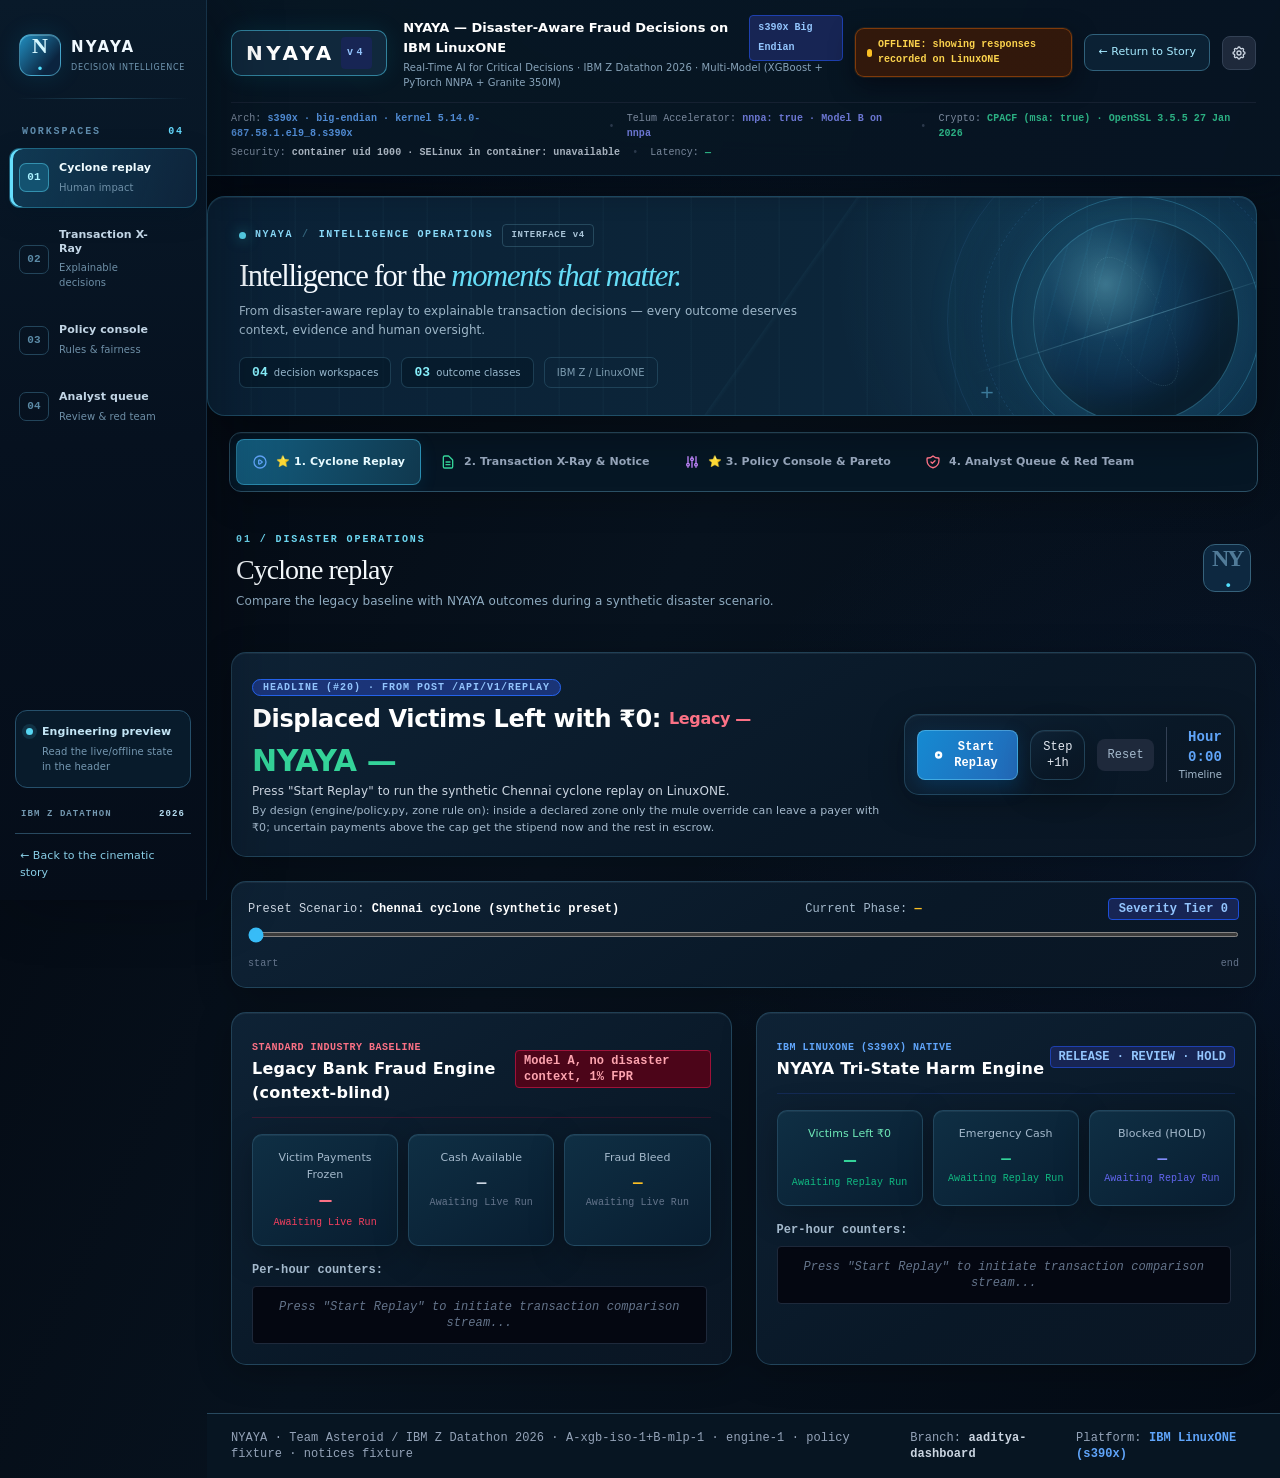
==== dashboard/dashboard.html @ bddc6d49 "feat(dashboard): integrate Abishek's cinematic landing page and restyled dashboard - / is now the fi" ====
<!DOCTYPE html>
<html lang="en" class="dark">
<head>
  <meta charset="UTF-8">
  <meta name="viewport" content="width=device-width, initial-scale=1.0">
  <title>NYAYA — Disaster-Aware Fraud Decisions on IBM LinuxONE</title>
  
  <!-- Tailwind CSS CDN (Pinned) -->
  <script src="vendor/tailwind-3.4.17.js"></script>
  <!-- Chart.js CDN (Pinned) -->
  <script src="vendor/chart.umd.min.js"></script>
  <!-- Custom Institutional Stylesheet -->
  <link rel="stylesheet" href="styles.css">
  <link rel="stylesheet" href="command-center.css">
  <link rel="stylesheet" href="command-center-v2.css">

  <script>
    tailwind.config = {
      darkMode: 'class',
      theme: {
        extend: {
          colors: {
            brand: {
              50: '#eff6ff',
              100: '#dbeafe',
              500: '#3b82f6',
              600: '#2563eb',
              700: '#1d4ed8',
              900: '#1e3a8a',
            },
            slate: {
              850: '#0f172a',
              900: '#0a0f1d',
              950: '#040711',
            }
          }
        }
      }
    }
  </script>
</head>
<body class="min-h-screen flex flex-col selection:bg-blue-600 selection:text-white nyaya-command-mode">

  <!-- PRESENTATION ONLY: premium interface shell. Banking logic and API bindings stay in app.js. -->
  <aside class="mission-rail" aria-label="Dashboard workspace navigation">
    <div class="rail-brand">
      <div class="rail-brand-mark">N<span>·</span></div>
      <div><span class="rail-brand-name">NYAYA</span><small>DECISION INTELLIGENCE</small></div>
    </div>
    <div class="rail-divider"></div>
    <div class="rail-overline">WORKSPACES <span>04</span></div>
    <div class="rail-navigation">
      <button type="button" class="rail-link" data-target="tab-replay" onclick="switchTab('tab-replay')"><span class="rail-index">01</span><span class="rail-item-text"><strong>Cyclone replay</strong><small>Human impact</small></span><span class="rail-chevron">↗</span></button>
      <button type="button" class="rail-link" data-target="tab-xray" onclick="switchTab('tab-xray')"><span class="rail-index">02</span><span class="rail-item-text"><strong>Transaction X-Ray</strong><small>Explainable decisions</small></span><span class="rail-chevron">↗</span></button>
      <button type="button" class="rail-link" data-target="tab-policy" onclick="switchTab('tab-policy')"><span class="rail-index">03</span><span class="rail-item-text"><strong>Policy console</strong><small>Rules &amp; fairness</small></span><span class="rail-chevron">↗</span></button>
      <button type="button" class="rail-link" data-target="tab-analyst" onclick="switchTab('tab-analyst')"><span class="rail-index">04</span><span class="rail-item-text"><strong>Analyst queue</strong><small>Review &amp; red team</small></span><span class="rail-chevron">↗</span></button>
    </div>
    <div class="rail-bottom">
      <div class="rail-signal"><span class="rail-signal-ring"></span><div><strong>Engineering preview</strong><small>Read the live/offline state in the header</small></div></div>
      <div class="rail-footer">IBM Z DATATHON <span>2026</span></div>
      <a class="rail-story" href="index.html" target="_top">← Back to the cinematic story</a>
    </div>
  </aside>

  <!-- ========================================================================================= -->
  <!-- TOP INSTITUTIONAL HEADER BAR -->
  <!-- ========================================================================================= -->
  <header class="bg-slate-900 border-b border-slate-800 px-6 py-3.5 sticky top-0 z-50 shadow-xl">
    <div class="max-w-7xl mx-auto flex flex-col md:flex-row items-center justify-between gap-3">
      
      <!-- Title & Architecture Indicator -->
      <div class="flex items-center space-x-4">
        <div class="bg-gradient-to-tr from-blue-600 to-indigo-600 text-white font-black text-xl px-3.5 py-1.5 rounded-lg shadow-md tracking-wider flex items-center space-x-1.5">
          <span>NYAYA</span>
          <span class="text-[10px] bg-blue-950 px-1.5 py-0.5 rounded text-blue-300 font-mono">v4</span>
        </div>
        <div>
          <h1 class="text-sm font-bold tracking-tight text-white flex items-center gap-2">
            NYAYA — Disaster-Aware Fraud Decisions on IBM LinuxONE
            <span class="text-[10px] font-mono px-2 py-0.5 rounded bg-blue-950 text-blue-300 border border-blue-800">s390x Big Endian</span>
          </h1>
          <p class="text-xs text-slate-400">
            Real-Time AI for Critical Decisions · IBM Z Datathon 2026 · Multi-Model (XGBoost + PyTorch NNPA + Granite 350M)
          </p>
        </div>
      </div>

      <!-- Live Connection Switcher & Status Pill -->
      <div class="flex items-center gap-3">
        <!-- Status Pill -->
        <div id="connectionStatusPill" class="flex items-center space-x-1.5 px-3 py-1 rounded-full text-xs font-mono font-bold bg-amber-950/70 text-amber-300 border border-amber-700/60 shadow">
          <span class="w-2 h-2 rounded-full bg-amber-400 badge-pulse"></span>
          <span id="connectionStatusText">OFFLINE FALLBACK: Using Local Fixtures</span>
        </div>

        <a href="index.html" target="_top" class="story-return">← Return to Story</a>
        <!-- Settings Button -->
        <button onclick="toggleConfigModal()" title="Configure Backend API URL" class="p-2 rounded-lg bg-slate-800 hover:bg-slate-700 text-slate-300 hover:text-white border border-slate-700 transition">
          <svg class="w-4 h-4" fill="none" stroke="currentColor" viewBox="0 0 24 24"><path stroke-linecap="round" stroke-linejoin="round" stroke-width="2" d="M10.325 4.317c.426-1.756 2.924-1.756 3.35 0a1.724 1.724 0 002.573 1.066c1.543-.94 3.31.826 2.37 2.37a1.724 1.724 0 001.065 2.572c1.756.426 1.756 2.924 0 3.35a1.724 1.724 0 00-1.066 2.573c.94 1.543-.826 3.31-2.37 2.37a1.724 1.724 0 00-2.572 1.065c-.426 1.756-2.924 1.756-3.35 0a1.724 1.724 0 00-2.573-1.066c-1.543.94-3.31-.826-2.37-2.37a1.724 1.724 0 00-1.065-2.572c-1.756-.426-1.756-2.924 0-3.35a1.724 1.724 0 001.066-2.573c-.94-1.543.826-3.31 2.37-2.37.996.608 2.296.07 2.572-1.065z"></path><path stroke-linecap="round" stroke-linejoin="round" stroke-width="2" d="M15 12a3 3 0 11-6 0 3 3 0 016 0z"></path></svg>
        </button>
      </div>
    </div>

    <!-- PLATFORM HARDWARE TELEMETRY STRIP (POPULATED FROM GET /system) -->
    <div class="max-w-7xl mx-auto mt-2 pt-2 border-t border-slate-800/80 flex flex-wrap items-center justify-between gap-y-1 text-[11px] font-mono text-slate-400">
      <div class="flex items-center space-x-3">
        <span>Arch: <strong class="text-blue-400 font-bold" id="hwArch">—</strong></span>
        <span class="text-slate-700">•</span>
        <span>Telum Accelerator: <strong class="text-indigo-400 font-bold" id="hwTelum">—</strong></span>
        <span class="text-slate-700">•</span>
        <span>Crypto: <strong class="text-emerald-400 font-bold" id="hwCrypto">—</strong></span>
      </div>
      <div class="flex items-center space-x-3">
        <span>Security: <strong class="text-slate-300 font-bold" id="hwSecurity">—</strong></span>
        <span class="text-slate-700">•</span>
        <span>Latency: <strong class="text-emerald-400 font-bold" id="hwLatency">—</strong></span>
      </div>
    </div>
  </header>

  <!-- VISUAL COMMAND DECK: illustrative navigation motif, not live backend data -->
  <div class="command-hero" aria-label="NYAYA command center introduction">
    <div class="command-hero-content">
      <div class="command-eyebrow"><span class="command-live-dot" aria-hidden="true"></span> NYAYA <span class="command-slash">/</span> INTELLIGENCE OPERATIONS <span class="command-tag">INTERFACE v4</span></div>
      <h2>Intelligence for the <em>moments that matter.</em></h2>
      <p>From disaster-aware replay to explainable transaction decisions — every outcome deserves context, evidence and human oversight.</p>
      <div class="command-hero-pills"><span><b>04</b> decision workspaces</span><span><b>03</b> outcome classes</span><span class="command-pills-muted">IBM Z / LinuxONE</span></div>
    </div>
    <div class="hero-illustration" aria-hidden="true">
      <div class="hero-orbit hero-orbit-1"></div><div class="hero-orbit hero-orbit-2"></div><div class="hero-orbit hero-orbit-3"></div>
      <div class="hero-planet"></div><div class="hero-scan"></div>
      <div class="hero-coordinate one">32.3° N</div><div class="hero-coordinate two">RISK · CONTEXT · TRUST</div>
      <div class="hero-cross cross-a">+</div><div class="hero-cross cross-b">+</div>
    </div>
  </div>

  <!-- ========================================================================================= -->
  <!-- TAB NAVIGATION -->
  <!-- ========================================================================================= -->
  <nav class="bg-slate-900/90 border-b border-slate-800 px-6 backdrop-blur">
    <div class="max-w-7xl mx-auto flex space-x-8 text-sm">
      <button onclick="switchTab('tab-replay')" id="btn-tab-replay" class="py-3 px-1 text-slate-400 hover:text-white tab-active flex items-center gap-2">
        <svg class="w-4 h-4 text-blue-400" fill="none" stroke="currentColor" viewBox="0 0 24 24"><path stroke-linecap="round" stroke-linejoin="round" stroke-width="2" d="M14.752 11.168l-3.197-2.132A1 1 0 0010 9.87v4.263a1 1 0 001.555.832l3.197-2.132a1 1 0 000-1.664z"></path><path stroke-linecap="round" stroke-linejoin="round" stroke-width="2" d="M21 12a9 9 0 11-18 0 9 9 0 0118 0z"></path></svg>
        ⭐ 1. Cyclone Replay
      </button>
      <button onclick="switchTab('tab-xray')" id="btn-tab-xray" class="py-3 px-1 text-slate-400 hover:text-white flex items-center gap-2">
        <svg class="w-4 h-4 text-emerald-400" fill="none" stroke="currentColor" viewBox="0 0 24 24"><path stroke-linecap="round" stroke-linejoin="round" stroke-width="2" d="M9 12h6m-6 4h6m2 5H7a2 2 0 01-2-2V5a2 2 0 012-2h5.586a1 1 0 01.707.293l5.414 5.414a1 1 0 01.293.707V19a2 2 0 01-2 2z"></path></svg>
        2. Transaction X-Ray & Notice
      </button>
      <button onclick="switchTab('tab-policy')" id="btn-tab-policy" class="py-3 px-1 text-slate-400 hover:text-white flex items-center gap-2">
        <svg class="w-4 h-4 text-purple-400" fill="none" stroke="currentColor" viewBox="0 0 24 24"><path stroke-linecap="round" stroke-linejoin="round" stroke-width="2" d="M12 6V4m0 2a2 2 0 100 4m0-4a2 2 0 110 4m-6 8a2 2 0 100-4m0 4a2 2 0 110-4m0 4v2m0-6V4m6 6v10m6-2a2 2 0 100-4m0 4a2 2 0 110-4m0 4v2m0-6V4"></path></svg>
        ⭐ 3. Policy Console & Pareto
      </button>
      <button onclick="switchTab('tab-analyst')" id="btn-tab-analyst" class="py-3 px-1 text-slate-400 hover:text-white flex items-center gap-2">
        <svg class="w-4 h-4 text-rose-400" fill="none" stroke="currentColor" viewBox="0 0 24 24"><path stroke-linecap="round" stroke-linejoin="round" stroke-width="2" d="M9 12l2 2 4-4m5.618-4.016A11.955 11.955 0 0112 2.944a11.955 11.955 0 01-8.618 3.04A12.02 12.02 0 003 9c0 5.591 3.824 10.29 9 11.622 5.176-1.332 9-6.03 9-11.622 0-1.042-.133-2.052-.382-3.016z"></path></svg>
        4. Analyst Queue & Red Team
      </button>
    </div>
  </nav>

  <!-- ========================================================================================= -->
  <!-- MAIN WORKSPACE -->
  <!-- ========================================================================================= -->
  <main class="max-w-7xl mx-auto p-6 flex-grow w-full space-y-6">

    <!-- ========================================================================================= -->
    <!-- TAB 1: CYCLONE REPLAY (SIDE-BY-SIDE LIVE SIMULATION) -->
    <!-- ========================================================================================= -->
    <section id="tab-replay" class="space-y-6">
      <div class="workspace-heading"><div><span class="workspace-eyebrow">01 / DISASTER OPERATIONS</span><h2>Cyclone replay</h2><p>Compare the legacy baseline with NYAYA outcomes during a synthetic disaster scenario.</p></div><div class="workspace-heading-mark" aria-hidden="true">NY<span>·</span></div></div>
      
      <!-- Headline Metric Banner (#20) -->
      <div class="bg-gradient-to-r from-blue-950/80 via-indigo-950/60 to-purple-950/80 border border-blue-700/60 rounded-xl p-5 shadow-2xl flex flex-col md:flex-row items-center justify-between gap-5">
        <div>
          <span class="text-[10px] font-mono uppercase tracking-widest text-blue-300 font-bold bg-blue-900/80 px-2.5 py-0.5 rounded-full border border-blue-600">Headline (#20) · from POST /api/v1/replay</span>
          <h2 class="text-2xl font-black text-white mt-1.5 flex items-center flex-wrap gap-2">
            Displaced Victims Left with ₹0:
            <span class="text-rose-400 text-base font-bold" id="headlineLegacy">Legacy —</span>
            <span class="text-emerald-400 font-extrabold text-3xl" id="headlineNyaya">NYAYA —</span>
          </h2>
          <p class="text-xs text-slate-300 mt-1" id="replayHeadlineSource">Press "Start Replay" to run the synthetic Chennai cyclone replay on LinuxONE.</p>
          <p class="text-[11px] text-slate-400 mt-1">By design (engine/policy.py, zone rule on): inside a declared zone only the mule override can leave a payer with ₹0; uncertain payments above the cap get the stipend now and the rest in escrow.</p>
        </div>

        <!-- Replay Control Action Bar -->
        <div class="bg-slate-900/90 border border-slate-700 p-3 rounded-xl flex items-center space-x-3 shadow-lg">
          <button id="btnReplayToggle" onclick="toggleReplay()" class="bg-blue-600 hover:bg-blue-500 text-white px-4 py-2 rounded-lg text-xs font-mono font-bold flex items-center gap-2 shadow">
            <svg id="replayBtnIcon" class="w-4 h-4" fill="currentColor" viewBox="0 0 20 20"><path fill-rule="evenodd" d="M10 18a8 8 0 100-16 8 8 0 000 16zM9.555 7.168A1 1 0 008 8v4a1 1 0 001.555.832l3-2a1 1 0 000-1.664l-3-2z" clip-rule="evenodd"></path></svg>
            <span id="replayBtnText">Start Replay</span>
          </button>
          <button onclick="stepReplay()" class="bg-slate-800 hover:bg-slate-700 text-slate-200 px-3 py-2 rounded-lg text-xs font-mono border border-slate-700">
            Step +1h
          </button>
          <button onclick="resetReplay()" class="bg-slate-800 hover:bg-slate-700 text-slate-400 hover:text-white px-2.5 py-2 rounded-lg text-xs font-mono">
            Reset
          </button>
          <div class="border-l border-slate-700 pl-3 text-right">
            <div id="replayHourText" class="text-sm font-mono font-bold text-blue-400">Hour 0:00</div>
            <div class="text-[10px] text-slate-400">Timeline</div>
          </div>
        </div>
      </div>

      <!-- Chennai Cyclone Timeline Scrubber -->
      <div class="bg-slate-900 border border-slate-800 rounded-xl p-4 space-y-3">
        <div class="flex justify-between items-center text-xs font-mono">
          <span class="text-slate-300">Preset Scenario: <strong class="text-white" id="replayScenarioName">Chennai cyclone (synthetic preset)</strong></span>
          <span class="text-slate-400">Current Phase: <strong class="text-amber-400" id="replayPhaseText">—</strong></span>
          <span id="replaySeverityBadge" class="px-2.5 py-0.5 rounded bg-blue-950 text-blue-300 border border-blue-700 font-bold">Severity Tier 0</span>
        </div>
        <input type="range" min="0" max="0" step="1" value="0" id="replayScrubber" class="w-full accent-blue-500 cursor-pointer">
        <div class="flex justify-between text-[10px] font-mono text-slate-500">
          <span id="replayAxisStart">start</span>
          <span id="replayAxisMid"></span>
          <span id="replayAxisEnd">end</span>
        </div>
      </div>

      <!-- Split Screen Comparison: Left Legacy Engine vs Right NYAYA -->
      <div class="grid grid-cols-1 md:grid-cols-2 gap-6">
        
        <!-- LEFT: LEGACY ENGINE -->
        <div class="bg-slate-900/90 border border-rose-900/40 rounded-xl p-5 space-y-4 shadow-lg">
          <div class="flex justify-between items-center border-b border-rose-900/40 pb-3">
            <div>
              <span class="text-[10px] font-mono text-rose-400 uppercase tracking-wider font-bold">Standard Industry Baseline</span>
              <h3 class="text-base font-bold text-white">Legacy Bank Fraud Engine (context-blind)</h3>
            </div>
            <span class="text-xs font-mono px-2 py-0.5 rounded bg-rose-950 text-rose-300 border border-rose-800 font-bold">Model A, no disaster context, 1% FPR</span>
          </div>

          <!-- Legacy Metric Counters -->
          <div class="grid grid-cols-3 gap-2.5 text-center">
            <div class="metric-box border-rose-900/50">
              <div class="text-[11px] text-slate-400">Victim Payments Frozen</div>
              <div id="legacyFreezeCount" class="text-xl font-bold font-mono text-rose-400 mt-1">—</div>
              <div id="legacyFreezePct" class="text-[10px] text-rose-500 font-mono">Awaiting Live Run</div>
            </div>
            <div class="metric-box">
              <div class="text-[11px] text-slate-400">Cash Available</div>
              <div id="legacyCashAvailable" class="text-base font-bold font-mono text-slate-300 mt-1">—</div>
              <div class="text-[10px] text-slate-500 font-mono">Awaiting Live Run</div>
            </div>
            <div class="metric-box">
              <div class="text-[11px] text-slate-400">Fraud Bleed</div>
              <div id="legacyBleedAmount" class="text-base font-bold font-mono text-amber-400 mt-1">—</div>
              <div class="text-[10px] text-slate-500 font-mono">Awaiting Live Run</div>
            </div>
          </div>

          <!-- Streaming Feed -->
          <div class="space-y-2">
            <div class="text-xs font-mono text-slate-400 font-bold">Per-hour counters:</div>
            <div id="legacyFeedList" class="space-y-2 max-h-72 overflow-y-auto pr-1">
              <div class="p-3 rounded bg-slate-950 border border-slate-800 text-slate-500 italic text-center text-xs font-mono">
                Press "Start Replay" to initiate transaction comparison stream...
              </div>
            </div>
          </div>
        </div>

        <!-- RIGHT: NYAYA 2.0 (IBM LinuxONE) -->
        <div class="bg-slate-900/90 border border-blue-900/50 rounded-xl p-5 space-y-4 shadow-lg">
          <div class="flex justify-between items-center border-b border-blue-900/40 pb-3">
            <div>
              <span class="text-[10px] font-mono text-blue-400 uppercase tracking-wider font-bold">IBM LinuxONE (s390x) Native</span>
              <h3 class="text-base font-bold text-white">NYAYA Tri-State Harm Engine</h3>
            </div>
            <span class="text-xs font-mono px-2 py-0.5 rounded bg-blue-950 text-blue-300 border border-blue-800 font-bold">RELEASE · REVIEW · HOLD</span>
          </div>

          <!-- NYAYA Metric Counters -->
          <div class="grid grid-cols-3 gap-2.5 text-center">
            <div class="metric-box border-emerald-900/60 bg-emerald-950/20">
              <div class="text-[11px] text-emerald-300">Victims Left ₹0</div>
              <div id="nyayaZeroVictims" class="text-xl font-bold font-mono text-emerald-400 mt-1">—</div>
              <div id="nyayaZeroVictimsSub" class="text-[10px] text-emerald-500 font-mono">Awaiting Replay Run</div>
            </div>
            <div class="metric-box border-blue-900/50">
              <div class="text-[11px] text-slate-400">Emergency Cash</div>
              <div id="nyayaCashAvailable" class="text-base font-bold font-mono text-emerald-400 mt-1">—</div>
              <div id="nyayaStipendsDisbursed" class="text-[10px] text-emerald-500 font-mono">Awaiting Replay Run</div>
            </div>
            <div class="metric-box border-indigo-900/50">
              <div class="text-[11px] text-slate-400">Blocked (HOLD)</div>
              <div id="nyayaBlockedCount" class="text-base font-bold font-mono text-indigo-400 mt-1">—</div>
              <div id="nyayaLeakSub" class="text-[10px] text-indigo-500 font-mono">Awaiting Replay Run</div>
            </div>
          </div>

          <!-- Streaming Feed -->
          <div class="space-y-2">
            <div class="text-xs font-mono text-slate-400 font-bold">Per-hour counters:</div>
            <div id="nyayaFeedList" class="space-y-2 max-h-72 overflow-y-auto pr-1">
              <div class="p-3 rounded bg-slate-950 border border-slate-800 text-slate-500 italic text-center text-xs font-mono">
                Press "Start Replay" to initiate transaction comparison stream...
              </div>
            </div>
          </div>
        </div>

      </div>
    </section>

    <!-- ========================================================================================= -->
    <!-- TAB 2: TRANSACTION X-RAY & MULTILINGUAL NOTICE -->
    <!-- ========================================================================================= -->
    <section id="tab-xray" class="space-y-6 hidden">
      <div class="workspace-heading"><div><span class="workspace-eyebrow">02 / DECISION EXPLAINABILITY</span><h2>Transaction X-Ray</h2><p>Inspect transaction risk signals, explanations and customer notices.</p></div><div class="workspace-heading-mark" aria-hidden="true">NY<span>·</span></div></div>
      
      <!-- Quick-Load Scenario Buttons (All 6 Fixtures from Plan v4 §8) -->
      <div class="bg-slate-900 border border-slate-800 rounded-xl p-4 space-y-2.5">
        <div class="flex justify-between items-center text-xs font-mono">
          <span class="text-slate-400 font-bold uppercase tracking-wider">Demo scenarios (data/scenarios/demo_scenarios.json):</span>
          <span class="text-blue-400" id="xrayExpected">Click to run live on LinuxONE</span>
        </div>
        <div class="grid grid-cols-2 sm:grid-cols-3 lg:grid-cols-6 gap-2">
          <button id="btnFixture1" onclick="loadScenario(1)" class="px-2.5 py-1.5 bg-blue-600 text-white font-bold rounded text-xs border border-blue-500 text-left truncate">
            1. Meena (Camp 2 AM)
          </button>
          <button id="btnFixture2" onclick="loadScenario(2)" class="px-2.5 py-1.5 bg-slate-800 hover:bg-slate-700 text-slate-300 rounded text-xs border border-slate-700 text-left truncate">
            2. Clinic Payment (REVIEW)
          </button>
          <button id="btnFixture3" onclick="loadScenario(3)" class="px-2.5 py-1.5 bg-slate-800 hover:bg-slate-700 text-slate-300 rounded text-xs border border-slate-700 text-left truncate">
            3. Syndicate Mule Spoofer
          </button>
          <button id="btnFixture4" onclick="loadScenario(4)" class="px-2.5 py-1.5 bg-slate-800 hover:bg-slate-700 text-slate-300 rounded text-xs border border-slate-700 text-left truncate">
            4. Peacetime Normal
          </button>
          <button id="btnFixture5" onclick="loadScenario(5)" class="px-2.5 py-1.5 bg-slate-800 hover:bg-slate-700 text-slate-300 rounded text-xs border border-slate-700 text-left truncate">
            5. Peacetime ATO
          </button>
          <button id="btnFixture6" onclick="loadScenario(6)" class="px-2.5 py-1.5 bg-slate-800 hover:bg-slate-700 text-slate-300 rounded text-xs border border-slate-700 text-left truncate">
            6. Red-Team Smurfing
          </button>
        </div>
      </div>

      <!-- X-Ray Layout: 2 Columns -->
      <div class="grid grid-cols-1 lg:grid-cols-12 gap-6">
        
        <!-- LEFT COLUMN: Custom Evaluator & Diagnostic Gauges (5 Cols) -->
        <div class="lg:col-span-5 space-y-5">
          
          <!-- Custom Transaction Evaluator Form -->
          <div class="bg-slate-900 border border-slate-800 rounded-xl p-5 space-y-4">
            <div class="flex justify-between items-center border-b border-slate-800 pb-2.5">
              <h3 class="text-xs font-mono font-bold uppercase tracking-wider text-slate-300">Transaction Evaluator</h3>
              <span class="text-[10px] font-mono text-slate-400" id="xrayTxId">—</span>
            </div>

            <div class="grid grid-cols-2 gap-3 text-xs font-mono">
              <div>
                <label class="text-slate-400">Amount (₹):</label>
                <input type="number" id="inputAmount" value="1800" class="w-full bg-slate-950 border border-slate-700 rounded p-1.5 text-white font-mono mt-1">
              </div>
              <div>
                <label class="text-slate-400">Category:</label>
                <select id="inputCategory" class="w-full bg-slate-950 border border-slate-700 rounded p-1.5 text-white font-mono mt-1">
                  <option value="pharmacy">pharmacy</option>
                  <option value="clinic">clinic</option>
                  <option value="grocery">grocery</option>
                  <option value="fuel">fuel</option>
                  <option value="cash_out">cash_out</option>
                  <option value="transfer">transfer</option>
                  <option value="donation">donation</option>
                </select>
              </div>
              <div>
                <label class="text-slate-400">Severity Tier (0-5):</label>
                <input type="number" id="inputSeverity" min="0" max="5" value="4" class="w-full bg-slate-950 border border-slate-700 rounded p-1.5 text-white font-mono mt-1">
              </div>
              <div>
                <label class="text-slate-400">Hour of Day (0-23):</label>
                <input type="number" id="inputHour" min="0" max="23" value="2" class="w-full bg-slate-950 border border-slate-700 rounded p-1.5 text-white font-mono mt-1">
              </div>
              <div>
                <label class="text-slate-400">Geo Shift (km):</label>
                <input type="number" id="inputGeoShift" value="82.5" class="w-full bg-slate-950 border border-slate-700 rounded p-1.5 text-white font-mono mt-1">
              </div>
              <div class="col-span-2 pt-1 text-[11px] text-slate-500 font-mono">
                * Note: Recipient graph features (fan-in velocity, MCI) are computed server-side on LinuxONE per CONTRACTS.md §7.
              </div>
            </div>

            <button id="btnRunCustomEvaluate" onclick="evaluateCustomForm()" class="w-full py-2 bg-blue-600 hover:bg-blue-500 text-white rounded text-xs font-mono font-bold tracking-wider uppercase shadow">
              Run Real-Time LinuxONE Decision
            </button>
          </div>

          <!-- Decision Banner & Uncertainty Panel -->
          <div class="bg-slate-900 border border-slate-800 rounded-xl p-5 space-y-4">
            <div class="flex justify-between items-center">
              <span class="text-xs font-mono text-slate-400 font-bold uppercase tracking-wider">Engine Output</span>
              <span class="text-[10px] font-mono text-slate-400">Latency: <strong id="xrayLatency" class="text-emerald-400">—</strong></span>
            </div>

            <!-- Giant Decision Badge -->
            <div id="xrayDecisionBadge" class="p-3 rounded-lg text-center font-mono font-bold text-sm uppercase tracking-wider bg-emerald-950 text-emerald-300 border border-emerald-600 shadow">
              —
            </div>

            <!-- Financial Liquidity Breakdown -->
            <div class="grid grid-cols-2 gap-3 text-xs font-mono">
              <div class="bg-slate-950 p-2.5 rounded border border-slate-800">
                <div class="text-slate-400">Liquid Payout Now:</div>
                <div id="xrayAmountDisbursed" class="text-base font-bold text-emerald-400 mt-1">—</div>
              </div>
              <div class="bg-slate-950 p-2.5 rounded border border-slate-800">
                <div class="text-slate-400">Buffered in Escrow:</div>
                <div id="xrayEscrowHeld" class="text-base font-bold text-amber-400 mt-1">—</div>
              </div>
            </div>

            <!-- Dual Models & Conformal Set -->
            <div class="space-y-2.5 pt-2 border-t border-slate-800 text-xs font-mono">
              <div>
                <div class="flex justify-between text-slate-300 mb-1">
                  <span>Model A (XGBoost Calibrated):</span>
                  <span id="valPFraud" class="font-bold text-blue-400">—</span>
                </div>
                <div class="w-full bg-slate-800 rounded-full h-2">
                  <div id="barPFraud" class="bg-blue-500 h-2 rounded-full w-0"></div>
                </div>
              </div>

              <div>
                <div class="flex justify-between text-slate-300 mb-1">
                  <span>Model B (PyTorch MLP, P(mule)):</span>
                  <span id="valPMule" class="font-bold text-purple-400">—</span>
                </div>
                <div class="w-full bg-slate-800 rounded-full h-2">
                  <div id="barPMule" class="bg-purple-500 h-2 rounded-full w-0"></div>
                </div>
              </div>

              <div class="flex justify-between items-center pt-1">
                <span class="text-slate-400">Conformal Set (90%):</span>
                <span id="valConformalSet" class="px-2 py-0.5 rounded bg-slate-950 text-indigo-300 border border-slate-700 font-bold">—</span>
              </div>

              <div class="flex justify-between items-center">
                <span class="text-slate-400">Net Harm Delta (&Delta;H = H_F - H_H):</span>
                <span id="valHarmDelta" class="font-bold text-emerald-400">—</span>
              </div>
              <div class="text-[10px] text-slate-500">Model: <span id="xrayModelVersion">—</span></div>
            </div>
          </div>

          <!-- TreeSHAP Feature Attributions Bar Chart -->
          <div class="bg-slate-900 border border-slate-800 rounded-xl p-5 space-y-3">
            <h4 class="text-xs font-mono text-slate-400 uppercase tracking-wider font-bold">Top-3 TreeSHAP Feature Contributions</h4>
            <div class="chart-container-sm">
              <canvas id="chartShap"></canvas>
            </div>
          </div>
        </div>

        <!-- RIGHT COLUMN: Counterfactual, Policy, Granite & Notice Phone (7 Cols) -->
        <div class="lg:col-span-7 space-y-5">
          
          <!-- Counterfactual Card (#10) -->
          <div class="bg-slate-900 border border-slate-800 rounded-xl p-4 space-y-2">
            <div class="flex items-center space-x-2 text-xs font-mono text-blue-400 font-bold">
              <svg class="w-4 h-4" fill="none" stroke="currentColor" viewBox="0 0 24 24"><path stroke-linecap="round" stroke-linejoin="round" stroke-width="2" d="M13 16h-1v-4h-1m1-4h.01M21 12a9 9 0 11-18 0 9 9 0 0118 0z"></path></svg>
              <span>Counterfactual Explanation (#10):</span>
            </div>
            <p class="text-xs text-slate-200 bg-slate-950 p-3 rounded-lg border border-slate-800 leading-relaxed font-sans" id="valCounterfactual">—</p>
          </div>

          <!-- BM25 Grounded Policy Clause Card (#14) -->
          <div class="bg-slate-900 border border-slate-800 rounded-xl p-4 space-y-2">
            <div class="flex justify-between items-center text-xs font-mono">
              <span class="text-slate-400 font-bold">Policy Clause Retrieved (BM25):</span>
              <span id="valPolicyId" class="text-indigo-400 font-bold">—</span>
            </div>
            <p class="text-xs text-slate-300 bg-slate-950 p-3 rounded-lg border border-slate-800 italic leading-relaxed" id="valPolicyText">—</p>
          </div>

          <!-- IBM Granite 350M Card + Masked Prompt Inspector (#2) -->
          <div class="bg-slate-900 border border-slate-800 rounded-xl p-4 space-y-3">
            <div class="flex justify-between items-center">
              <div class="flex items-center space-x-2">
                <span class="text-xs font-mono font-bold uppercase tracking-wider text-slate-300">IBM Granite 350M Card (GET /explain)</span>
                <span class="text-[10px] px-2 py-0.5 rounded bg-indigo-950 text-indigo-300 border border-indigo-700 font-mono">Masked PII</span>
              </div>
              <button onclick="toggleMaskedPrompt()" class="text-xs font-mono text-blue-400 hover:text-blue-300 underline">
                Inspect Masked Facts
              </button>
            </div>

            <!-- Toggleable Masked Prompt Drawer -->
            <div id="maskedPromptPanel" class="hidden bg-slate-950 p-3 rounded-lg border border-indigo-900/50 text-[11px] font-mono text-indigo-200 space-y-1">
              <span class="text-slate-400 font-bold">Allow-listed facts sent to Granite (explain/masker.py):</span>
              <p id="valMaskedPrompt" class="select-all whitespace-pre-wrap">—</p>
            </div>

            <!-- Plain English Granite Output -->
            <div class="bg-indigo-950/25 border border-indigo-800/60 p-3.5 rounded-lg text-xs text-indigo-100 font-sans leading-relaxed whitespace-pre-wrap" id="valGraniteOutput">—</div>
          </div>

          <!-- BENEFICIARY NOTICE PHONE PREVIEW WITH 3-WAY LANGUAGE TOGGLE (#22) -->
          <div class="phone-mockup p-5 space-y-3.5">
            <div class="flex justify-between items-center border-b border-slate-800 pb-2">
              <span class="text-[10px] font-mono text-emerald-400 uppercase tracking-wider font-bold">Multilingual SMS / App Notice (#22)</span>
              <!-- 3-Way Language Toggle -->
              <div class="flex items-center space-x-1 bg-slate-950 p-1 rounded-lg border border-slate-800">
                <button onclick="setLanguage('ta')" id="btnLang_ta" class="px-3 py-1 rounded bg-blue-600 text-white font-bold text-xs">தமிழ்</button>
                <button onclick="setLanguage('hi')" id="btnLang_hi" class="px-3 py-1 rounded text-slate-400 hover:text-white text-xs">हिन्दी</button>
                <button onclick="setLanguage('en')" id="btnLang_en" class="px-3 py-1 rounded text-slate-400 hover:text-white text-xs">EN</button>
              </div>
            </div>

            <!-- Simulated SMS / Push Box -->
            <div class="space-y-2.5">
              <div class="flex justify-between items-center text-xs text-slate-400 font-mono">
                <span class="text-blue-400 font-bold flex items-center gap-1.5" id="phoneNoticeHeader">
                  <svg class="w-4 h-4" fill="currentColor" viewBox="0 0 20 20"><path fill-rule="evenodd" d="M18 10a8 8 0 11-16 0 8 8 0 0116 0zm-7-4a1 1 0 11-2 0 1 1 0 012 0zM9 9a1 1 0 000 2v3a1 1 0 001 1h1a1 1 0 100-2v-3a1 1 0 00-1-1H9z" clip-rule="evenodd"></path></svg>
                  வங்கி உடனடி அறிவிப்பு (Tamil)
                </span>
                <span>Just Now</span>
              </div>
              <p class="text-sm font-medium text-slate-200 leading-relaxed font-sans" id="phoneNoticeBody">—</p>
              <div class="pt-2 flex justify-between items-center">
                <span class="text-[10px] text-slate-500 font-mono">Text from docs/notices.json (rendered by the API)</span>
                <button onclick="fileAppeal()" id="phoneAppealBtn" class="text-xs font-mono font-bold text-amber-400 hover:text-amber-300 underline">
                  மேல்முறையீடு (Appeal) செய்க →
                </button>
              </div>
            </div>

            <!-- SHA-256 Ledger Hash Stamp -->
            <div class="bg-slate-950 p-2 rounded border border-slate-800 text-[10px] font-mono text-slate-400 flex justify-between items-center">
              <span>Ledger SHA-256 hash:</span>
              <span class="text-slate-300 select-all truncate w-48 text-right" id="valLedgerHash">—</span>
            </div>
          </div>

        </div>
      </div>
    </section>

    <!-- ========================================================================================= -->
    <!-- TAB 3: POLICY CONSOLE, PARETO & FAIRNESS -->
    <!-- ========================================================================================= -->
    <section id="tab-policy" class="space-y-6 hidden">
      <div class="workspace-heading"><div><span class="workspace-eyebrow">03 / POLICY INTELLIGENCE</span><h2>Policy console</h2><p>Explore policy trade-offs, fairness metrics and evidence-backed constraints.</p></div><div class="workspace-heading-mark" aria-hidden="true">NY<span>·</span></div></div>
      
      <!-- Interactive Policy Sliders Bar -->
      <div class="bg-slate-900 border border-slate-800 rounded-xl p-5 space-y-4">
        <div class="flex flex-col sm:flex-row sm:items-center justify-between gap-2 border-b border-slate-800 pb-3">
          <div>
            <span class="text-xs font-mono text-purple-400 font-bold uppercase tracking-wider">Executive Risk Governance</span>
            <h2 class="text-lg font-bold text-white">Interactive Policy Console & Parameter Sensitivity</h2>
          </div>
          <button onclick="resetPolicySliders()" class="text-xs font-mono text-blue-400 hover:text-blue-300">
            Reset to Grounded Defaults
          </button>
        </div>

        <div class="grid grid-cols-1 md:grid-cols-4 gap-4 text-xs font-mono">
          <!-- Alpha Slider -->
          <div class="bg-slate-950 p-3.5 rounded-lg border border-slate-800 space-y-2">
            <div class="flex justify-between items-center">
              <span class="text-slate-300 font-bold">&alpha; (Severity Exponent):</span>
              <span class="text-blue-400 font-bold" id="valAlpha">—</span>
            </div>
            <input type="range" min="0.10" max="1.50" step="0.05" value="0.6" id="sliderAlpha" oninput="updatePolicySliders()" class="w-full accent-blue-500 cursor-pointer">
            <p class="text-[10px] text-slate-500">Freeze harm grows as e^(α·severity).</p>
          </div>

          <!-- Beta Slider (Grounded) -->
          <div class="bg-slate-950 p-3.5 rounded-lg border border-slate-800 space-y-2">
            <div class="flex justify-between items-center">
              <span class="text-slate-300 font-bold">&beta; (Wrongful Freeze Harm):</span>
              <span class="text-emerald-400 font-bold" id="valBeta">—</span>
            </div>
            <input type="range" min="100" max="2000" step="5" value="345" id="sliderBeta" oninput="updatePolicySliders()" class="w-full accent-emerald-500 cursor-pointer">
            <p class="text-[10px] text-slate-500">Anchored to 1-day official rural MGNREGS wage for Tamil Nadu (₹345/day in 2026–27).</p>
          </div>

          <!-- Tau Slider -->
          <div class="bg-slate-950 p-3.5 rounded-lg border border-slate-800 space-y-2">
            <div class="flex justify-between items-center">
              <span class="text-slate-300 font-bold">&tau; (REVIEW Band Width):</span>
              <span class="text-purple-400 font-bold" id="valTau">—</span>
            </div>
            <input type="range" min="100" max="2500" step="50" value="250" id="sliderTau" oninput="updatePolicySliders()" class="w-full accent-purple-500 cursor-pointer">
            <p class="text-[10px] text-slate-500">HOLD when ΔH ≥ τ (inside a zone, a REVIEW unless mule-flagged).</p>
          </div>

          <!-- Cap Survival (Grounded) -->
          <div class="bg-slate-950 p-3.5 rounded-lg border border-slate-800 space-y-2">
            <div class="flex justify-between items-center">
              <span class="text-slate-300 font-bold">Cap_survival (Stipend):</span>
              <span class="text-amber-400 font-bold" id="valCap">—</span>
            </div>
            <input type="range" min="1000" max="6000" step="500" value="3000" id="sliderCap" oninput="updatePolicySliders()" class="w-full accent-amber-500 cursor-pointer">
            <p class="text-[10px] text-slate-500">Anchored to 50% of TN SDRF emergency flood cash relief assistance norm.</p>
          </div>
        </div>
        <div class="flex flex-col md:flex-row md:items-center gap-3 text-xs font-mono pt-1">
          <button onclick="whatIfEvaluate()" class="px-3 py-1.5 bg-purple-700 hover:bg-purple-600 text-white rounded font-bold">Re-run the X-Ray payment with these values</button>
          <span id="whatIfResult" class="text-slate-300">—</span>
        </div>
      </div>

      <!-- Charts Row: Left Pareto Frontier, Right Probability Calibration Plot -->
      <div class="grid grid-cols-1 lg:grid-cols-2 gap-6">
        
        <!-- Chart 1: Pareto Frontier -->
        <div class="bg-slate-900 border border-slate-800 rounded-xl p-5 space-y-3">
          <div class="flex justify-between items-center">
            <h3 class="text-xs font-mono text-slate-300 uppercase tracking-wider font-bold">Chart 1: Pareto Sweep (GET /api/v1/pareto)</h3>
            <span class="text-[11px] font-mono text-blue-400" id="paretoMeta">—</span>
          </div>
          <div class="chart-container-md">
            <canvas id="chartPareto"></canvas>
          </div>
          <p class="text-[11px] text-slate-400 font-sans">Each dot is one policy setting (one parameter varied around the tuned default), valued on the held-out test split. Harm uses the engine's own harm terms, so it is not independent evidence. <span id="paretoPointText" class="text-slate-200"></span></p>
        </div>

        <!-- Table 2: Independent 10,000-payment suite (POST /api/v1/simulate) -->
        <div class="bg-slate-900 border border-slate-800 rounded-xl p-5 space-y-3">
          <div class="flex justify-between items-center">
            <h3 class="text-xs font-mono text-slate-300 uppercase tracking-wider font-bold">Table 2: Independent Suite (POST /api/v1/simulate)</h3>
            <span class="text-[11px] font-mono text-emerald-400" id="simulateMeta">—</span>
          </div>
          <div class="overflow-x-auto">
            <table class="w-full text-xs font-mono text-left text-slate-300">
              <thead class="bg-slate-950 text-slate-400 border-b border-slate-800">
                <tr><th class="p-2">Metric</th><th class="p-2">NYAYA</th><th class="p-2">Legacy</th><th class="p-2">Naive relaxed</th></tr>
              </thead>
              <tbody class="divide-y divide-slate-800" id="simulateTableBody"></tbody>
            </table>
          </div>
          <p class="text-[11px] text-slate-400 font-sans" id="simulateModelLine"></p>
        </div>

      </div>

      <!-- Table 3: Demographic Income-Band Fairness Audit (#7) -->
      <div class="bg-slate-900 border border-slate-800 rounded-xl p-5 space-y-4">
        <div class="flex justify-between items-center">
          <div>
            <span class="text-xs font-mono text-emerald-400 font-bold uppercase tracking-wider">Ethical AI / Responsible Banking (#7)</span>
            <h3 class="text-base font-bold text-white mt-0.5">Income-Band Fairness Audit (from /simulate)</h3>
          </div>
          <span id="fairnessBadge" class="text-xs font-mono px-3 py-1 rounded bg-slate-950 text-slate-300 border border-slate-700 font-bold">—</span>
        </div>

        <p class="text-xs text-slate-400 font-sans">
          Income band is <strong>strictly excluded from model features</strong> and evaluated only during post-hoc audit to check whether honest payers in each band are frozen or reviewed equally often.
        </p>

        <div class="overflow-x-auto">
          <table class="w-full text-xs font-mono text-left text-slate-300">
            <thead class="bg-slate-950 text-slate-400 border-b border-slate-800">
              <tr>
                <th class="p-3">View</th>
                <th class="p-3">Income Band (synthetic)</th>
                <th class="p-3">Payments</th>
                <th class="p-3">Freeze (HOLD) Rate</th>
                <th class="p-3">REVIEW Rate</th>
              </tr>
            </thead>
            <tbody class="divide-y divide-slate-800" id="fairnessTableBody"></tbody>
          </table>
        </div>
      </div>

    </section>

    <!-- ========================================================================================= -->
    <!-- TAB 4: ANALYST QUEUE, RED-TEAM SUITE & PLATFORM PROOF -->
    <!-- ========================================================================================= -->
    <section id="tab-analyst" class="space-y-6 hidden">
      <div class="workspace-heading"><div><span class="workspace-eyebrow">04 / HUMAN OVERSIGHT</span><h2>Analyst queue</h2><p>Review flagged decisions, adversarial scenarios and platform evidence.</p></div><div class="workspace-heading-mark" aria-hidden="true">NY<span>·</span></div></div>
      
      <!-- Top Row: Section A Analyst Queue (7 Cols) & Section C Tamper-Evident Ledger (5 Cols) -->
      <div class="grid grid-cols-1 lg:grid-cols-12 gap-6">
        
        <!-- SECTION A: HUMAN-IN-THE-LOOP ANALYST QUEUE (7 COLS) -->
        <div class="lg:col-span-7 bg-slate-900 border border-slate-800 rounded-xl p-5 space-y-4">
          <div class="flex justify-between items-center border-b border-slate-800 pb-3">
            <div>
              <span class="text-xs font-mono text-rose-400 font-bold uppercase tracking-wider">Human-In-The-Loop Governance</span>
              <h3 class="text-base font-bold text-white mt-0.5">Section A: Emergency Operations Analyst Queue</h3>
            </div>
            <span id="queueCountBadge" class="text-xs font-mono px-2.5 py-0.5 rounded bg-blue-950 text-blue-300 border border-blue-800 font-bold">—</span>
            <button onclick="advanceEscrowClock()" class="text-[11px] font-mono px-2 py-0.5 rounded bg-slate-800 hover:bg-slate-700 text-slate-300 border border-slate-700">Advance escrow clock +48h</button>
          </div>

          <div class="space-y-3" id="analystQueueContainer">
            <div class="p-6 text-center text-slate-500 font-mono text-xs bg-slate-950 rounded-lg border border-slate-800">Loading queue…</div>
          </div>
        </div>

        <!-- SECTION C: TAMPER-EVIDENT CPACF AUDIT LEDGER (5 COLS) -->
        <div class="lg:col-span-5 bg-slate-900 border border-slate-800 rounded-xl p-5 space-y-4">
          <div class="flex justify-between items-center border-b border-slate-800 pb-3">
            <h4 class="text-xs font-mono text-slate-300 uppercase tracking-wider font-bold">Section C: Tamper-Evident Ledger</h4>
            <span id="ledgerIntegrityBadge" class="px-2.5 py-0.5 rounded bg-slate-950 text-slate-400 border border-slate-700 text-xs font-mono font-bold">AWAITING VERIFICATION ⚠️</span>
          </div>

          <p class="text-xs text-slate-400 leading-relaxed font-sans">
            Every decision, appeal, analyst action and auto-release is appended to a SHA-256 hash chain (OpenSSL, which uses IBM Z CPACF); escrow details are AES-256-GCM encrypted. Measured OpenSSL throughput: docs/evidence/openssl_*.txt.
          </p>

          <!-- Ledger Hardware Performance Metrics -->
          <div class="bg-slate-950 p-3 rounded-lg border border-slate-800 text-xs font-mono space-y-2">
            <div class="flex justify-between"><span class="text-slate-400">Records verified:</span><span class="text-white font-bold" id="valVerifiedBlocks">—</span></div>
            <div class="flex justify-between"><span class="text-slate-400">Algorithm:</span><span class="text-emerald-400 font-bold" id="valLedgerAlgo">—</span></div>
            <div class="flex justify-between"><span class="text-slate-400">Verify time:</span><span class="text-emerald-400 font-bold" id="valLedgerVerifyMs">—</span></div>
            <div class="flex justify-between gap-2"><span class="text-slate-400">Head:</span><span class="text-slate-300 truncate w-48 text-right select-all" id="valLedgerHead">—</span></div>
          </div>

          <!-- Actions: Verify vs Simulate 1-Byte Tamper -->
          <div class="grid grid-cols-2 gap-3 pt-1">
            <button onclick="verifyLedgerIntegrity()" class="py-2 bg-emerald-600 hover:bg-emerald-500 text-white rounded text-xs font-mono font-bold shadow">
              Verify Hash Chain
            </button>
            <button onclick="simulateLedgerTamper()" class="py-2 bg-rose-900/60 hover:bg-rose-800 text-rose-200 border border-rose-700 rounded text-xs font-mono font-bold">
              What does tampering show?
            </button>
          </div>

          <!-- Tamper Warning Alert -->
          <div id="tamperWarningBox" class="hidden p-3 rounded-lg bg-rose-950 text-rose-300 border border-rose-800 text-xs font-mono leading-relaxed"></div>
        </div>

      </div>

      <!-- SECTION B: "WE ATTACKED OUR OWN SYSTEM" RED-TEAM EVALUATION (#19) -->
      <div class="bg-slate-900 border border-slate-800 rounded-xl p-5 space-y-4">
        <div class="flex justify-between items-center border-b border-slate-800 pb-3">
          <div>
            <span class="text-xs font-mono text-rose-400 font-bold uppercase tracking-wider">Adversarial Evaluation (#19)</span>
            <h3 class="text-base font-bold text-white mt-0.5">Section B: "We Attacked Our Own System" Red-Team Stress Test</h3>
          </div>
          <span class="text-xs font-mono px-3 py-1 rounded bg-slate-950 text-slate-300 border border-slate-700" id="redteamMeta">—</span>
        </div>

        <p class="text-xs text-slate-400 font-sans">
          We generated 3 adaptive syndicate datasets (data.generate --variant) and ran them through the live models and engine on LinuxONE, to show where NYAYA holds and where it weakens.
        </p>

        <div class="overflow-x-auto">
          <table class="w-full text-xs font-mono text-left text-slate-300">
            <thead class="bg-slate-950 text-slate-400 border-b border-slate-800">
              <tr>
                <th class="p-3">Variant</th>
                <th class="p-3">Evasion Strategy</th>
                <th class="p-3">Syndicate Payments</th>
                <th class="p-3">Detected (vs base)</th>
                <th class="p-3">HOLD / REVIEW</th>
                <th class="p-3">Feature Still Carrying Most Signal</th>
              </tr>
            </thead>
            <tbody class="divide-y divide-slate-800" id="redteamTableBody"></tbody>
          </table>
        </div>
      </div>

      <!-- SECTION D: NNPA VS. CPU BATCH THROUGHPUT BENCHMARK TABLE (#23) -->
      <div class="bg-slate-900 border border-slate-800 rounded-xl p-5 space-y-4">
        <div class="flex justify-between items-center border-b border-slate-800 pb-3">
          <div>
            <span class="text-xs font-mono text-indigo-400 font-bold uppercase tracking-wider">Measured Benchmark (#23)</span>
            <h3 class="text-base font-bold text-white mt-0.5">Section D: Model B on the Telum NNPA vs CPU (artifacts/bench/throughput.json)</h3>
          </div>
        </div>

        <p class="text-xs text-slate-400 font-sans">
          Measured by deploy/bench_throughput.py on our LinuxONE VM: p50 / p95 latency including host↔device transfer, and decisions per second. At this model size (7→32→16→1) the NNPA is not faster overall, so we claim no speed-up (AGENTS.md rule 8). <span id="benchMeta" class="text-slate-500"></span>
        </p>

        <div class="overflow-x-auto">
          <table class="w-full text-xs font-mono text-left text-slate-300">
            <thead class="bg-slate-950 text-slate-400 border-b border-slate-800">
              <tr>
                <th class="p-3">Batch Size</th>
                <th class="p-3">CPU p50 / p95 · rate</th>
                <th class="p-3">NNPA p50 / p95 · rate</th>
                <th class="p-3">Result</th>
              </tr>
            </thead>
            <tbody class="divide-y divide-slate-800" id="benchTableBody"></tbody>
          </table>
        </div>
      </div>

    </section>

  </main>

  <!-- ========================================================================================= -->
  <!-- CONFIGURATION MODAL (API Base URL Switcher) -->
  <!-- ========================================================================================= -->
  <div id="configModal" class="fixed inset-0 bg-black/80 flex items-center justify-center p-4 z-50 hidden">
    <div class="bg-slate-900 border border-slate-800 rounded-xl p-6 max-w-md w-full space-y-4 shadow-2xl">
      <div class="flex justify-between items-center border-b border-slate-800 pb-2">
        <h3 class="text-sm font-bold text-white font-mono">Backend Connection Settings</h3>
        <button onclick="toggleConfigModal()" class="text-slate-400 hover:text-white">&times;</button>
      </div>
      <div class="space-y-2 text-xs font-mono">
        <label class="text-slate-400">FastAPI Server Base URL:</label>
        <input type="text" id="inputApiUrl" value="http://localhost:8000" class="w-full bg-slate-950 border border-slate-700 rounded p-2 text-white font-mono text-xs">
        <p class="text-[11px] text-slate-500">Connect to local uvicorn instance (<code>http://localhost:8000</code>) or LinuxONE Community Cloud IP.</p>
      </div>
      <div class="flex justify-end gap-2 pt-2">
        <button onclick="toggleConfigModal()" class="px-3 py-1.5 rounded text-xs text-slate-400 hover:text-white">Cancel</button>
        <button onclick="saveApiUrl()" class="px-4 py-1.5 rounded text-xs bg-blue-600 hover:bg-blue-500 text-white font-bold font-mono">Save & Reconnect</button>
      </div>
    </div>
  </div>

  <!-- FOOTER -->
  <footer class="bg-slate-900 border-t border-slate-800 px-6 py-4 text-xs font-mono text-slate-400">
    <div class="max-w-7xl mx-auto flex flex-col sm:flex-row items-center justify-between gap-2">
      <div>NYAYA · Team Asteroid / IBM Z Datathon 2026 · <span id="footerVersions">—</span></div>
      <div class="flex items-center space-x-4">
        <span>Branch: <strong class="text-slate-300">aaditya-dashboard</strong></span>
        <span>Platform: <strong class="text-blue-400">IBM LinuxONE (s390x)</strong></span>
      </div>
    </div>
  </footer>

  <!-- Application Logic Scripts -->
  <script src="app.js"></script>
</body>
</html>
---- dashboard/styles.css ----
/**
 * NYAYA 2.0 - Institutional-Grade Enterprise Stylesheet
 * High-contrast dark theme optimized for IBM Z / LinuxONE Command Centers
 */

:root {
  --bg-primary: #040711;
  --bg-surface: #0a0f1d;
  --bg-elevated: #111827;
  --border-subtle: #1f293d;
  --border-strong: #334155;
  --text-main: #f8fafc;
  --text-muted: #94a3b8;
  --color-brand: #3b82f6;
  --color-success: #10b981;
  --color-warning: #f59e0b;
  --color-danger: #f43f5e;
}

body {
  background-color: var(--bg-primary);
  color: var(--text-main);
  font-family: -apple-system, BlinkMacSystemFont, "Segoe UI", Roboto, "Helvetica Neue", Arial, sans-serif;
  -webkit-font-smoothing: antialiased;
}

/* Custom Scrollbars */
::-webkit-scrollbar {
  width: 6px;
  height: 6px;
}
::-webkit-scrollbar-track {
  background: var(--bg-surface);
}
::-webkit-scrollbar-thumb {
  background: var(--border-strong);
  border-radius: 3px;
}
::-webkit-scrollbar-thumb:hover {
  background: #475569;
}

/* Tab active indicator */
.tab-active {
  border-bottom: 2px solid var(--color-brand) !important;
  color: #60a5fa !important;
  font-weight: 600;
}

/* Badge Pulse Animation */
.badge-pulse {
  animation: pulse-ring 2s cubic-bezier(0.4, 0, 0.6, 1) infinite;
}

@keyframes pulse-ring {
  0%, 100% { opacity: 1; transform: scale(1); }
  50% { opacity: 0.4; transform: scale(0.95); }
}

/* Phone Notification Mockup Frame */
.phone-mockup {
  border: 2px solid #1e293b;
  border-radius: 16px;
  background: #090d16;
  position: relative;
  box-shadow: 0 10px 25px -5px rgba(0, 0, 0, 0.6);
}

.phone-mockup::before {
  content: "";
  display: block;
  width: 40px;
  height: 4px;
  background: #334155;
  border-radius: 2px;
  margin: 8px auto 12px auto;
}

/* High Contrast Metric Cards */
.metric-box {
  background: #090d16;
  border: 1px solid #1e293b;
  border-radius: 8px;
  padding: 12px;
  transition: border-color 0.2s ease;
}

.metric-box:hover {
  border-color: #3b82f6;
}

/* Chart Container Heights */
.chart-container-sm {
  height: 180px;
  position: relative;
}

.chart-container-md {
  height: 260px;
  position: relative;
}
---- dashboard/command-center.css ----
/* Presentation layer only. No changes to values, status semantics or API bindings. */
:root{--bg-primary:#030812;--bg-surface:#091525;--bg-elevated:#101f34;--border-subtle:#1a3449;--color-brand:#38bdf8}
body{background:radial-gradient(ellipse at 12% 0%,#0b34534d,transparent 43%),radial-gradient(ellipse at 95% 45%,#103d6d24,transparent 50%),#030812!important;color:#e6f0fb;letter-spacing:.005em}
body>header{background:linear-gradient(110deg,#081522f7,#06101ef5)!important;border-bottom-color:#2b739c60!important;box-shadow:0 8px 35px #0005!important;backdrop-filter:blur(18px)}
header h1{letter-spacing:.015em;line-height:1.5}header p{line-height:1.6}
body>nav{background:#071321e8!important;border-color:#25465d!important;backdrop-filter:blur(16px)}
body>nav>div{gap:8px;overflow-x:auto;scrollbar-width:thin}
body>nav button{position:relative;white-space:nowrap;margin-left:0!important;padding:17px 20px!important;border-bottom:2px solid transparent;border-radius:9px 9px 0 0;transition:background .2s,color .2s,border-color .2s}
body>nav button:hover{background:#15344d85;color:#d9f6ff!important}
body>nav .tab-active{background:linear-gradient(0deg,#0f537442,#0b203300);border-bottom-color:#65e8ff!important;color:#82eaff!important;box-shadow:inset 0 -8px 25px #3bbcff08}
main{padding-top:28px!important;padding-bottom:44px!important}
main .border.rounded-xl,main .border.rounded-lg,main .metric-box,main .phone-mockup{border-color:#25465c!important;background:linear-gradient(135deg,#0e2031ee,#081321f2)!important;box-shadow:0 10px 32px #0003,inset 0 1px 0 #a0ddff0b;border-radius:14px;transition:border-color .2s,box-shadow .2s}
main .border.rounded-xl:hover,main .metric-box:hover{border-color:#3c7392!important;box-shadow:0 13px 32px #0004,0 0 22px #31b9ef09}
main h2{letter-spacing:-.015em}main h3{letter-spacing:.015em}main .text-slate-400{color:#a4b9cc}
main .metric-box{padding:16px}.metric-box .font-mono{font-variant-numeric:tabular-nums}
section[id^="tab-"]:not(.hidden){animation:command-enter .32s ease-out both}
button{transition:background .18s,border-color .18s,box-shadow .18s,filter .18s}
button:not(:disabled):hover{filter:brightness(1.12)}button:not(:disabled):active{filter:brightness(.94)}
button.bg-blue-600{background:linear-gradient(120deg,#147cc0,#2454b5)!important;border:1px solid #5ccfff50;box-shadow:0 4px 14px #0964b433}
button:disabled{filter:none;cursor:not-allowed}
input:not([type=range]):not([type=checkbox]),select,textarea{background-color:#050e1b!important;border-color:#2b4b62!important;border-radius:8px!important;color:#e2effa!important;box-shadow:inset 0 2px 5px #0003}
input:focus-visible,select:focus-visible,button:focus-visible,a:focus-visible{outline:2px solid #67e8f9!important;outline-offset:3px}
input[type=range]{accent-color:#38bdf8;cursor:pointer}
canvas{border-radius:8px}table{font-variant-numeric:tabular-nums}thead{background:#0d2031}tbody tr{transition:background .18s}tbody tr:hover{background:#15314760}
#connectionStatusPill{box-shadow:0 0 18px #0002;line-height:1.45}#connectionStatusText{white-space:normal}
.story-return{display:inline-flex;align-items:center;gap:6px;color:#a7eaff;border:1px solid #30617b;border-radius:999px;padding:7px 12px;font-size:11px;white-space:nowrap;background:#0b2134;transition:background .2s}.story-return:hover{background:#14374e}
@keyframes command-enter{from{opacity:.65;transform:translateY(9px)}to{opacity:1;transform:translateY(0)}}
@media(max-width:767px){body>header{position:relative!important;padding:14px!important}header>div:first-child>div:first-child{align-items:flex-start;gap:10px;margin:0;flex-wrap:wrap}header h1{font-size:12px;flex-wrap:wrap}header p{font-size:11px}header>div:first-child>div:last-child{flex-wrap:wrap;justify-content:center}body>nav{padding:0 10px!important}body>nav button{font-size:12px;padding:14px 12px!important}main{padding:18px 12px!important;min-width:0}.grid>*{min-width:0}main .flex{flex-wrap:wrap}main input,main select{max-width:100%}.overflow-x-auto{max-width:100%}#connectionStatusPill{font-size:10px;max-width:100%}}
@media(prefers-reduced-motion:reduce){section[id^="tab-"]:not(.hidden){animation:none}button,main .metric-box{transition:none}}
---- dashboard/command-center-v2.css ----
/* NYAYA COMMAND CENTER / THE PRESENTATION LAYER
 * All existing API calls, calculations, DOM ids, form handlers and business rules remain unchanged.
 * The dashboard is a financial decision console, not a simulated live data source.
 */
:root {
  --cmd-rail: 242px;
  --cmd-ink: #eaf5ff;
  --cmd-muted: #8ca9c2;
  --cmd-line: rgba(91, 161, 207, .18);
  --cmd-accent: #50d5fb;
  --cmd-purple: #a5a5ff;
}
html { scroll-behavior:smooth; }
body.nyaya-command-mode {
  color:var(--cmd-ink);
  font-family: Inter, 'Segoe UI Variable', 'Segoe UI', system-ui, sans-serif;
  background: radial-gradient(ellipse 50% 25% at 52% -10%, #12648a38, transparent),
              radial-gradient(ellipse 45% 30% at 99% 58%, #173b7a2b, transparent),
              linear-gradient(115deg, #03070f 0%, #07121e 48%, #040b15 100%) !important;
  min-width:0;
  isolation:isolate;
}
body.nyaya-command-mode::before {
  content:'';position:fixed;inset:0;z-index:-1;pointer-events:none;opacity:.22;
  background-image:linear-gradient(#3fc4f90d 1px,transparent 1px),linear-gradient(90deg,#3fc4f90d 1px,transparent 1px);
  background-size:48px 48px;
  mask-image:linear-gradient(to bottom,#0009,transparent 88%);
}
body.nyaya-command-mode>header,
body.nyaya-command-mode>nav,
body.nyaya-command-mode>main,
body.nyaya-command-mode>footer,
body.nyaya-command-mode>.command-hero {margin-left:var(--cmd-rail);}

/* Vertical mission navigation. Original tab buttons remain present and functional. */
.mission-rail {
  width:var(--cmd-rail);position:fixed;z-index:80;inset:0 auto 0 0;
  padding:26px 15px 19px;
  background:linear-gradient(178deg,#091a2a 0%,#06111f 49%,#050d19 100%);
  border-right:1px solid #31618057;
  box-shadow:14px 0 60px #02050b55;
  display:flex;flex-direction:column;gap:0;
  overflow-y:auto;scrollbar-width:thin;
}
.rail-brand {display:flex;align-items:center;gap:10px;padding:8px 10px 22px}
.rail-brand-mark {width:42px;height:42px;display:grid;place-items:center;flex-shrink:0;border-radius:12px;
  font:900 22px/1 Georgia,serif;color:#d4f7ff;
  background:linear-gradient(130deg,#218ec0,#0b243f 75%);border:1px solid #6fdaf980;
  box-shadow:0 0 25px #17a5ed24,inset 0 1px 0 #d1faff45;}
.rail-brand-mark span,.workspace-heading-mark span{color:#52e1ff}
.rail-brand-name{display:block;letter-spacing:.25em;font-weight:800;font-size:15px;color:#f0f9ff}
.rail-brand small{display:block;font-size:8px;letter-spacing:.09em;white-space:nowrap;margin-top:4px;color:#7298b3}
.rail-divider{height:1px;background:linear-gradient(90deg,transparent,#2e647d9c,transparent);margin:0 8px 26px}
.rail-overline{display:flex;justify-content:space-between;padding:0 13px;color:#5f8cac;font:700 10px/1.3 ui-monospace,monospace;letter-spacing:.19em;margin-bottom:10px}
.rail-overline span{color:#64d9fd}
.rail-navigation{display:flex;flex-direction:column;gap:7px}
.rail-link{display:flex;align-items:center;width:100%;gap:10px;padding:12px 9px;border-radius:11px;
  border:1px solid transparent;background:transparent;color:#89a1b6;text-align:left;cursor:pointer;
  transition:background .22s,border-color .22s,color .22s,transform .22s;}
.rail-index{font:700 11px/1 ui-monospace,monospace;color:#5b8ba7;border:1px solid #23455b;
  border-radius:7px;padding:8px 6px;min-width:30px;text-align:center}
.rail-item-text{display:block;min-width:0;flex:1}
.rail-item-text strong{display:block;font-size:12px;line-height:1.25;color:#c2d5e5;font-weight:700}
.rail-item-text small{display:block;font-size:10px;margin-top:5px;color:#6e8fa7}
.rail-chevron{color:#6a93ad;font-size:13px;opacity:0;transition:opacity .2s}
.rail-link:hover{background:#1431498a;border-color:#3b8cb353;transform:translateX(2px)}
.rail-link:hover .rail-chevron{opacity:1}
body:has(#tab-replay:not(.hidden)) .rail-link[data-target="tab-replay"],
body:has(#tab-xray:not(.hidden)) .rail-link[data-target="tab-xray"],
body:has(#tab-policy:not(.hidden)) .rail-link[data-target="tab-policy"],
body:has(#tab-analyst:not(.hidden)) .rail-link[data-target="tab-analyst"]{
  background:linear-gradient(110deg,#103a54,#122c47a1);color:#e9fbff;border-color:#41d0f34f;
  box-shadow:0 8px 25px #02142366,inset 3px 0 0 #66defd;transform:none;
}
body:has(#tab-replay:not(.hidden)) .rail-link[data-target="tab-replay"] .rail-index,
body:has(#tab-xray:not(.hidden)) .rail-link[data-target="tab-xray"] .rail-index,
body:has(#tab-policy:not(.hidden)) .rail-link[data-target="tab-policy"] .rail-index,
body:has(#tab-analyst:not(.hidden)) .rail-link[data-target="tab-analyst"] .rail-index {
  background:#135270;color:#aaf2ff;border-color:#54cdeb80;
}
body:has(#tab-replay:not(.hidden)) .rail-link[data-target="tab-replay"] strong,
body:has(#tab-xray:not(.hidden)) .rail-link[data-target="tab-xray"] strong,
body:has(#tab-policy:not(.hidden)) .rail-link[data-target="tab-policy"] strong,
body:has(#tab-analyst:not(.hidden)) .rail-link[data-target="tab-analyst"] strong{color:#f0fcff}
.rail-bottom{margin-top:auto;padding:22px 6px 0}
.rail-signal{display:flex;align-items:flex-start;gap:9px;border:1px solid #26506b;background:#0a2235a8;
  border-radius:12px;padding:13px 10px}
.rail-signal-ring{width:7px;height:7px;border-radius:100%;background:#57d6f2;box-shadow:0 0 0 4px #57d6f01f;flex-shrink:0;margin-top:4px}
.rail-signal strong{color:#c3e5f5;font-size:11px;display:block}
.rail-signal small{color:#7598b1;display:block;font-size:10px;line-height:1.5;margin-top:3px}
.rail-footer{font:700 9px/1.5 ui-monospace,monospace;letter-spacing:.12em;
  display:flex;justify-content:space-between;color:#7397af;padding:20px 6px 12px}
.rail-footer span{color:#b5dcf0}
.rail-story{display:block;color:#89cee6;font-size:11px;text-decoration:none;border-top:1px solid #284960;padding:14px 5px 0}
.rail-story:hover{color:white}

/* Header — lighter visual density, same live status and API controls. */
body.nyaya-command-mode>header{top:0;padding:15px 24px!important;
  background:linear-gradient(110deg,#071724ee,#071422f7)!important;
  border-bottom:1px solid #295e7b77!important;box-shadow:0 9px 30px #01081477!important;}
body.nyaya-command-mode>header>div{max-width:1440px!important}
body.nyaya-command-mode>header>div:first-child>div:first-child>div:first-child{
  border-radius:10px!important;background:#10283c!important;border:1px solid #4fd0f18a!important;
  box-shadow:0 0 25px #00cbf519!important;letter-spacing:.18em!important;}
body.nyaya-command-mode>header h1{font-size:13px;letter-spacing:.002em;font-weight:700}
body.nyaya-command-mode>header p{font-size:10px!important;line-height:1.45!important;color:#88a4ba!important}
body.nyaya-command-mode>header>div:nth-child(2){opacity:.82;font-size:10px!important;margin-top:12px!important}
body.nyaya-command-mode #connectionStatusPill{border-radius:9px;box-shadow:0 0 0 1px #ed9d2a19,0 8px 23px #03060b8c;
  padding:9px 11px;font-size:10px;max-width:310px}
body.nyaya-command-mode .story-return{padding:9px 13px;border-radius:9px}

/* Hero. Abstract globe is a decorative motif, not a real-time disaster map. */
.command-hero{position:relative;overflow:hidden;margin-top:20px;margin-right:23px;margin-bottom:16px;
  min-height:190px;padding:27px 31px;border-radius:18px;
  background:linear-gradient(100deg,#0a2136 0%,#0c2539 53%,#0c2840 100%);
  border:1px solid #3b86a66e;box-shadow:0 16px 50px #0006,inset 0 1px 0 #d1f5ff18;}
.command-hero::before{content:'';position:absolute;inset:0;pointer-events:none;
  background:radial-gradient(circle at 86% 38%,#40c4f326,transparent 30%),
             linear-gradient(125deg,transparent 54%,#56d8ff0a 54.1%,transparent 54.5%),
             repeating-linear-gradient(90deg,transparent 0 42px,#70d9ff07 43px 44px);}
.command-hero-content{position:relative;z-index:2;max-width:790px}
.command-eyebrow{display:flex;align-items:center;gap:9px;flex-wrap:wrap;color:#89daf9;letter-spacing:.16em;font:700 10px/1.4 ui-monospace,monospace}
.command-live-dot{width:7px;height:7px;border-radius:50%;background:#58d7ef;box-shadow:0 0 13px #31e9fa88}
.command-slash{color:#33637b}.command-tag{font-size:9px;letter-spacing:.08em;color:#aac5d8;padding:4px 8px;border:1px solid #45758a77;border-radius:4px}
.command-hero h2{font:500 clamp(25px,2.4vw,41px)/1.14 Georgia,'Times New Roman',serif;letter-spacing:-.045em;
  margin:12px 0 8px;color:#f5faff;text-wrap:balance}
.command-hero h2 em{font-style:italic;color:#66ddf7}
.command-hero p{font-size:12px;line-height:1.65;max-width:600px;color:#9eb7c9}
.command-hero-pills{display:flex;align-items:center;gap:10px;flex-wrap:wrap;margin-top:16px}
.command-hero-pills span{display:flex;gap:6px;align-items:center;border-radius:7px;padding:7px 12px;
  background:#03152380;border:1px solid #33627a7e;color:#99b9ce;font-size:10px;white-space:nowrap}
.command-hero-pills span b{color:#88f0fc;font:800 13px ui-monospace,monospace}
.command-hero-pills span.command-pills-muted{color:#7e9db1;background:transparent}
.hero-illustration{position:absolute;right:3%;top:-75px;bottom:-105px;width:365px;pointer-events:none;opacity:.94;}
.hero-orbit,.hero-planet{position:absolute;left:50%;top:50%;transform:translate(-50%,-50%);border-radius:50%;}
.hero-orbit{border:1px solid #56bfe770;box-shadow:inset 0 0 40px #2cb9e818,0 0 30px #2cb9e811;}
.hero-orbit-1{width:250px;height:250px;border-color:#54d3ff8c}
.hero-orbit-2{width:310px;height:310px;border-color:#4086bd70;border-style:dashed}
.hero-orbit-3{width:378px;height:378px;border-color:#3579af59}
.hero-planet{width:206px;height:206px;
  background:radial-gradient(circle at 35% 32%,#92ecff9a,#144d7c66 30%,#0a2747 55%,#041426 72%),
             repeating-linear-gradient(105deg,transparent 0 18px,#31c1ed25 19px 20px);
  border:1px solid #63d9f687;box-shadow:0 0 60px #38c9ff3a,inset -32px -20px 39px #0009,inset 5px 8px 35px #6deaff3a;}
.hero-planet::after{content:'';position:absolute;inset:15%;border-radius:50%;border:1px dashed #b7f6ff43;transform:rotate(-28deg) scaleX(.4)}
.hero-scan{width:340px;position:absolute;top:50%;left:50%;height:1px;background:linear-gradient(90deg,transparent,#99eaffaa,transparent);transform:translate(-50%,-50%) rotate(-18deg)}
.hero-coordinate{position:absolute;font:9px ui-monospace,monospace;letter-spacing:.1em;color:#7ab7d6}
.hero-coordinate.one{top:18%;right:1%}.hero-coordinate.two{bottom:23%;left:3%}
.hero-cross{position:absolute;color:#64bde6;font-size:18px}.cross-a{right:8%;top:30%}.cross-b{left:7%;bottom:29%}

/* Original nav controls retain their onclick handlers and IDs. */
body.nyaya-command-mode>nav{padding:0 22px!important;border-bottom:none!important;background:transparent!important;backdrop-filter:none}
body.nyaya-command-mode>nav>div{max-width:1440px!important;padding:6px;gap:4px;border:1px solid #2b5065;
  border-radius:12px;background:#071827df;box-shadow:inset 0 1px 0 #b2edff0e,0 12px 30px #0003}
body.nyaya-command-mode>nav button{padding:12px 15px!important;border-bottom:0!important;border-radius:8px;
  font-size:11px;white-space:nowrap;min-height:46px;font-weight:650;}
body.nyaya-command-mode>nav button.tab-active{background:linear-gradient(110deg,#135e80,#10384e)!important;
  color:#e7faff!important;border:1px solid #46c5ed77!important;box-shadow:0 4px 18px #12a9e91a}
body.nyaya-command-mode>nav button:not(.tab-active):hover{background:#183c51aa!important}

/* Section typography and layout. */
body.nyaya-command-mode>main{max-width:1440px!important;padding:20px 24px 48px!important;width:100%;}
.workspace-heading{display:flex;justify-content:space-between;align-items:center;gap:24px;padding:13px 5px 17px}
.workspace-eyebrow{color:#6dd8f2;letter-spacing:.19em;font:700 10px ui-monospace,monospace}
.workspace-heading h2{font:500 28px/1.1 Georgia,'Times New Roman',serif;letter-spacing:-.035em;color:#f4f9fc;margin:6px 0}
.workspace-heading p{font-size:12px;line-height:1.6;color:#90acc1}
.workspace-heading-mark{font:700 24px Georgia,serif;color:#517b98;letter-spacing:-.1em;border:1px solid #36627b;
  border-radius:12px;width:48px;height:48px;display:grid;place-items:center;background:#0d2840}
body.nyaya-command-mode main .border.rounded-xl,
body.nyaya-command-mode main .border.rounded-lg,
body.nyaya-command-mode main .metric-box,
body.nyaya-command-mode main .phone-mockup{
  background:linear-gradient(147deg,#0e2235 0%,#091827 63%,#0a1624 100%)!important;
  border-color:#35627d8a!important;
  box-shadow:0 8px 34px #0004,inset 0 1px 0 #d5efff10;
  border-radius:15px!important;
}
body.nyaya-command-mode main .bg-gradient-to-r{background:linear-gradient(112deg,#12284b,#0b2144 56%,#291d49)!important;
  border-color:#3c82b9a1!important;box-shadow:0 13px 35px #02091880,inset 0 1px 0 #fff1;}
body.nyaya-command-mode main .metric-box{border-radius:10px!important;padding:15px 12px!important;
  background:linear-gradient(145deg,#0f2f44,#081d30)!important;}
body.nyaya-command-mode main .metric-box .text-xl,
body.nyaya-command-mode main .metric-box .text-base.font-bold {letter-spacing:-.04em}
body.nyaya-command-mode main .border.rounded-xl:hover,
body.nyaya-command-mode main .metric-box:hover{border-color:#4b98bd!important;box-shadow:0 10px 35px #0004,0 0 20px #2594d017;}
body.nyaya-command-mode input:not([type=range]):not([type=checkbox]),
body.nyaya-command-mode select,
body.nyaya-command-mode textarea{background:#061525!important;border:1px solid #35637e!important;
  border-radius:9px!important;min-height:33px;color:#f1faff!important;}
body.nyaya-command-mode main button:not(:disabled){border-radius:8px;}
body.nyaya-command-mode button.bg-blue-600{background:linear-gradient(120deg,#158ad2,#2369b8)!important;
  border:1px solid #80e4ff65!important;box-shadow:0 7px 20px #047eda38!important;}
body.nyaya-command-mode #replayScrubber{height:5px}
body.nyaya-command-mode table{border-collapse:separate;border-spacing:0}
body.nyaya-command-mode thead{background:#14304999}
body.nyaya-command-mode tbody tr:nth-child(even){background:#14273a36}
body.nyaya-command-mode tbody tr:hover{background:#17516c57}
body.nyaya-command-mode canvas{filter:drop-shadow(0 2px 15px #1ccfff0b)}
body.nyaya-command-mode #configModal{z-index:100!important}
body.nyaya-command-mode>footer{background:#071522!important;border-top:1px solid #28495f!important;}
body.nyaya-command-mode .story-return{white-space:nowrap}
body.nyaya-command-mode button:focus-visible,body.nyaya-command-mode a:focus-visible{outline:2px solid #85e8fc!important;outline-offset:3px}
@keyframes nyaya-panel-rise{from{opacity:.6;transform:translateY(7px)}to{opacity:1;transform:translateY(0)}}
body.nyaya-command-mode main > section:not(.hidden)>.workspace-heading{animation:nyaya-panel-rise .35s ease-out both}

@media(max-width:1330px){
  :root{--cmd-rail:207px}
  .mission-rail{padding-inline:9px}.rail-item-text strong{font-size:11px}
  .rail-brand-name{letter-spacing:.15em}
  .hero-illustration{opacity:.53;right:-6%;}
  .command-hero-content{max-width:680px}
}
@media(max-width:1050px){
  :root{--cmd-rail:0px}
  .mission-rail{display:none}
  body.nyaya-command-mode>header,body.nyaya-command-mode>nav,body.nyaya-command-mode>main,
  body.nyaya-command-mode>footer,body.nyaya-command-mode>.command-hero{margin-left:0}
  .hero-illustration{right:0;opacity:.4}
}
@media(max-width:700px){
  .command-hero{margin:12px 10px;padding:20px 18px;min-height:190px}
  .command-hero h2{font-size:29px;max-width:360px}
  .command-hero p{font-size:11px;max-width:330px}
  .hero-illustration{right:-145px;opacity:.22}
  body.nyaya-command-mode>header{padding:13px!important}
  body.nyaya-command-mode>nav{padding:0 10px!important}
  body.nyaya-command-mode>nav>div{overflow-x:auto;flex-wrap:nowrap;scrollbar-width:thin}
  body.nyaya-command-mode>nav button{font-size:10px;padding:11px 10px!important;flex-shrink:0}
  body.nyaya-command-mode>main{padding:10px 11px 35px!important}
  .workspace-heading{padding:12px 4px 15px}.workspace-heading h2{font-size:25px}
  .workspace-heading-mark{width:39px;height:39px;font-size:21px;flex-shrink:0}
  .command-hero-pills{gap:5px}.command-hero-pills span{padding:6px 7px;font-size:9px}
  body.nyaya-command-mode main .flex{flex-wrap:wrap}
  body.nyaya-command-mode main .grid>*{min-width:0}
  body.nyaya-command-mode #connectionStatusPill{max-width:100%}
}
@media(prefers-reduced-motion:reduce){
 .rail-link,.rail-chevron{transition:none!important}
 body.nyaya-command-mode main > section:not(.hidden)>.workspace-heading{animation:none!important}
 html{scroll-behavior:auto}
}
/* Tailwind w-full on main is relative to the viewport; compensate for the desktop rail. */
@media(min-width:1051px){
  body.nyaya-command-mode>main{width:calc(100% - var(--cmd-rail))!important;}
}
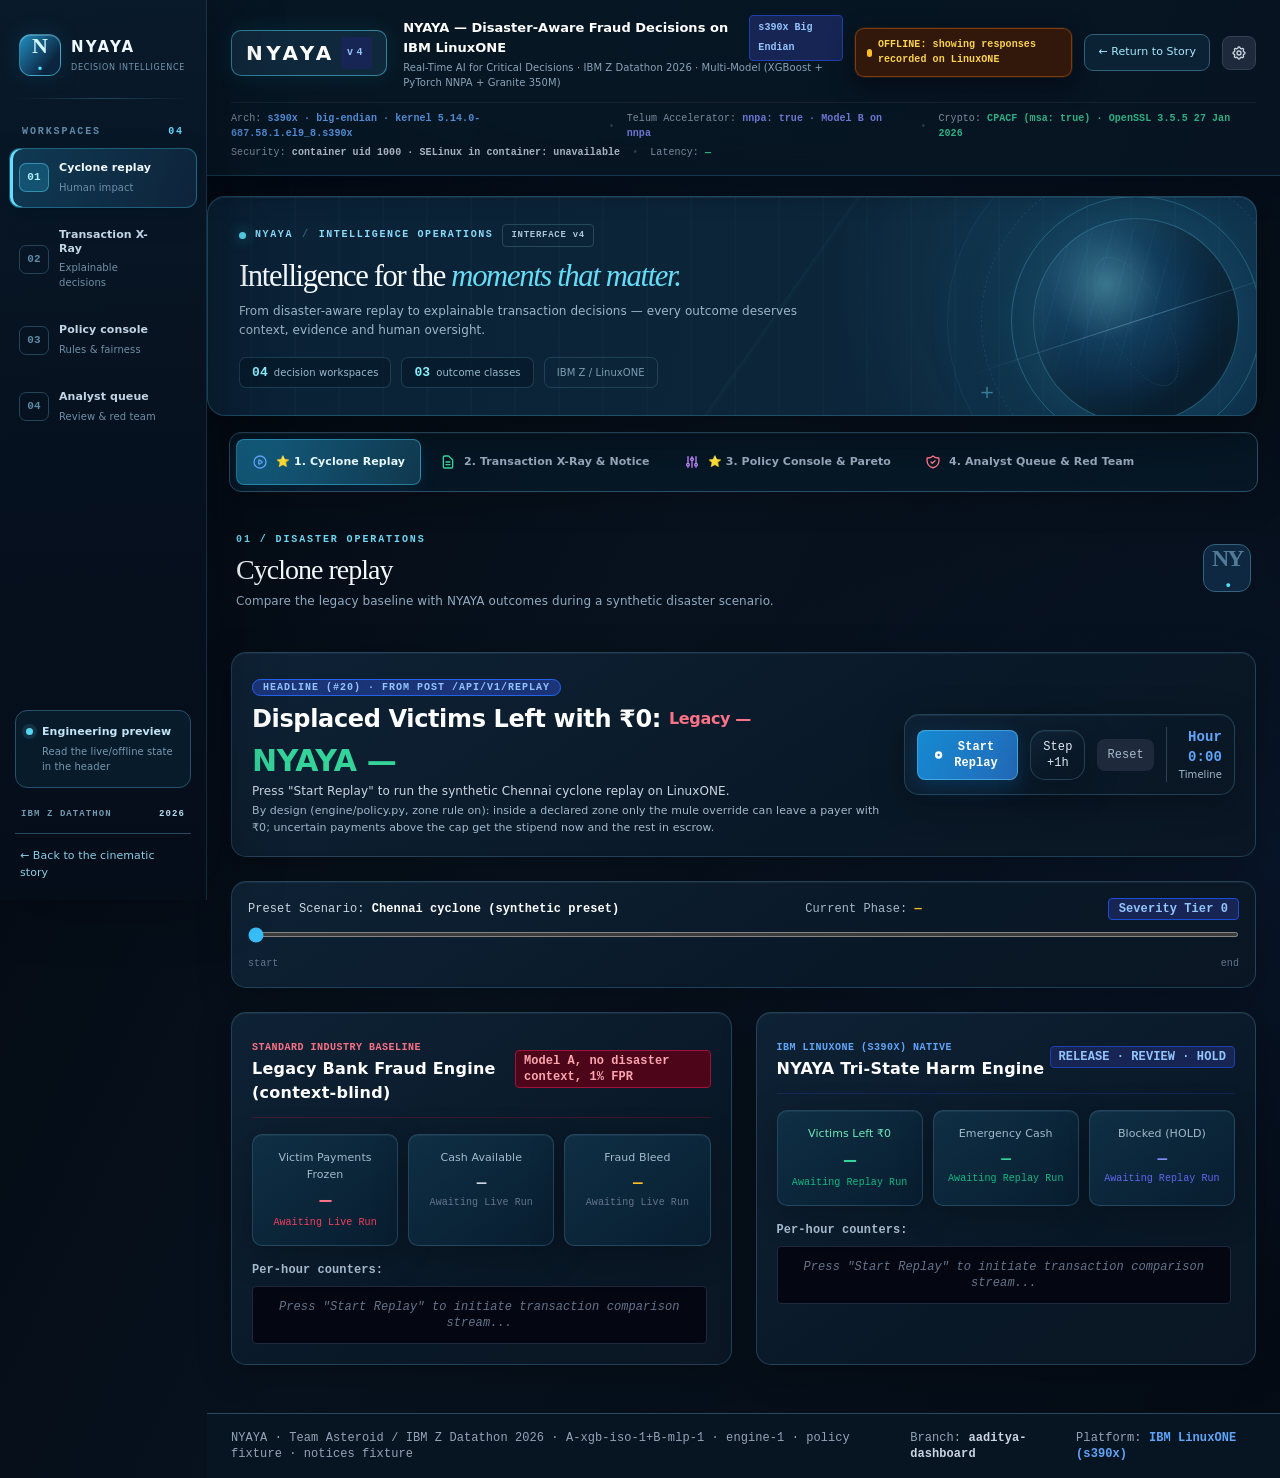
==== commit 5beb680d: "feat(dashboard): open the dashboard full screen instead of a floating window - Landing-page buttons " ====
--- a/dashboard/dashboard.html
+++ b/dashboard/dashboard.html
@@ -93,7 +93,7 @@
           <span id="connectionStatusText">OFFLINE FALLBACK: Using Local Fixtures</span>
         </div>
 
-        <a href="index.html" target="_top" class="story-return">← Return to Story</a>
+        <a href="index.html#resume" target="_top" class="story-return">← Return to Story</a>
         <!-- Settings Button -->
         <button onclick="toggleConfigModal()" title="Configure Backend API URL" class="p-2 rounded-lg bg-slate-800 hover:bg-slate-700 text-slate-300 hover:text-white border border-slate-700 transition">
           <svg class="w-4 h-4" fill="none" stroke="currentColor" viewBox="0 0 24 24"><path stroke-linecap="round" stroke-linejoin="round" stroke-width="2" d="M10.325 4.317c.426-1.756 2.924-1.756 3.35 0a1.724 1.724 0 002.573 1.066c1.543-.94 3.31.826 2.37 2.37a1.724 1.724 0 001.065 2.572c1.756.426 1.756 2.924 0 3.35a1.724 1.724 0 00-1.066 2.573c.94 1.543-.826 3.31-2.37 2.37a1.724 1.724 0 00-2.572 1.065c-.426 1.756-2.924 1.756-3.35 0a1.724 1.724 0 00-2.573-1.066c-1.543.94-3.31-.826-2.37-2.37a1.724 1.724 0 00-1.065-2.572c-1.756-.426-1.756-2.924 0-3.35a1.724 1.724 0 001.066-2.573c-.94-1.543.826-3.31 2.37-2.37.996.608 2.296.07 2.572-1.065z"></path><path stroke-linecap="round" stroke-linejoin="round" stroke-width="2" d="M15 12a3 3 0 11-6 0 3 3 0 016 0z"></path></svg>
